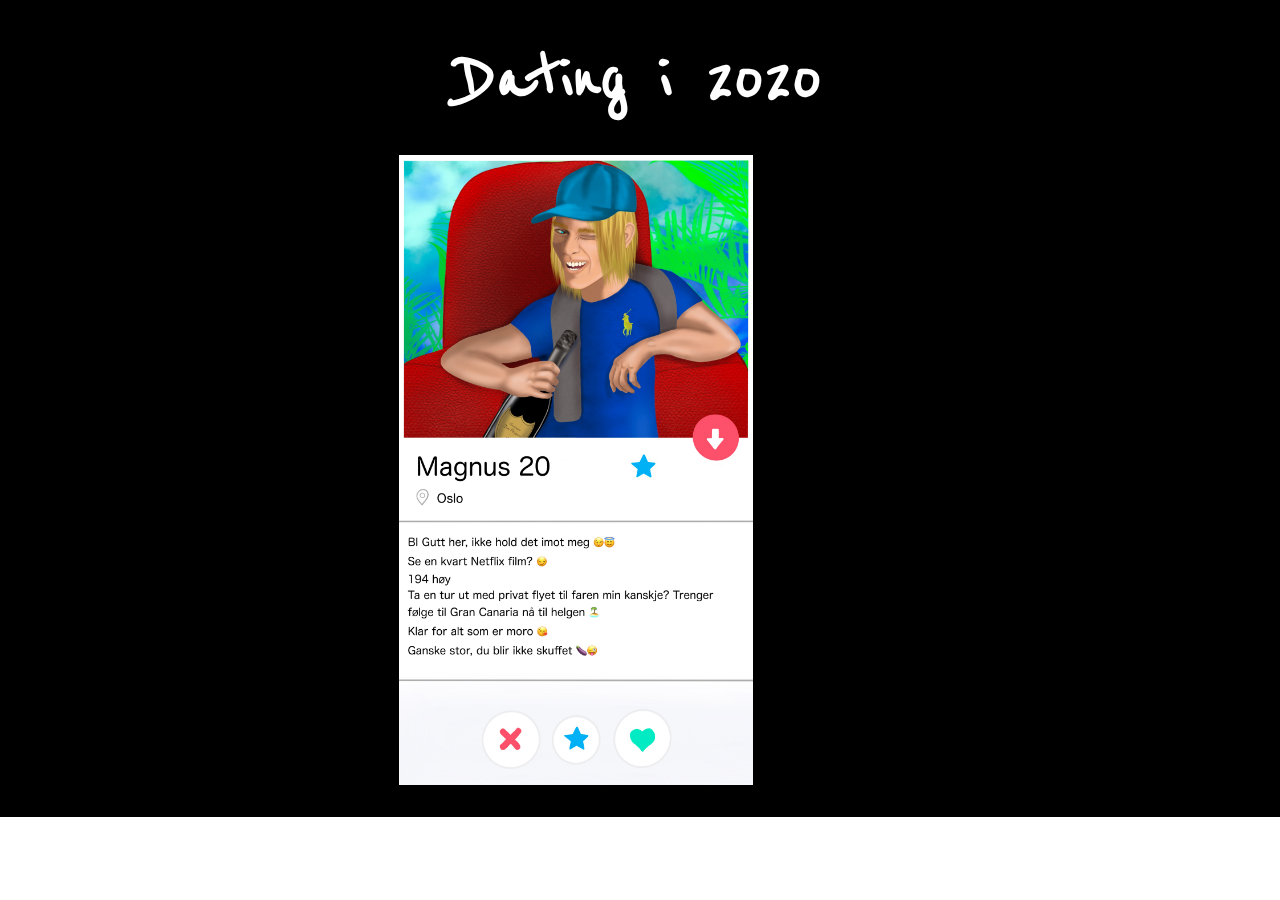
==== index.html @ 061e990e "Hmm" ====
<!DOCTYPE html>
<html lang="en">
<head>
    <meta charset="UTF-8">
    <meta name="viewport" content="width=device-width, initial-scale=1.0">
    <link rel="stylesheet" href="style.css">
    <link rel="stylesheet" href="date.css">
    <link href="https://fonts.googleapis.com/css?family=Reenie+Beanie&display=swap" rel="stylesheet">
    <title>Tinder</title>
</head>
<body>
    <main>
        <h1 class ='topText'></h1>

        <div class="close">
            <div></div>
            <div></div>
        </div>

        <div class="profiler">
                <img class="bilde bilde1" src="img/Gift/Tinderprofil_gift.PNG" alt="">
                <img class="bilde bilde2" src="img/Pappagutt/Pappagutttinderprofil.jpg" alt="">
                <img class="bilde bilde3" src="img/Paradise/Tinder.png" alt="">
                <img class="bilde bilde4" src="img/Gift/Tinderprofil_gift.PNG" alt="">
                <img class="bilde bilde5" src="img/Gift/Tinderprofil_gift.PNG" alt="">
        </div>

        <div class="bakgrunn bakgrunn1">
            <img class='door' src='img/Gift/Door.png' alt='door'>
            <img class='ring' src='img/Gift/Ring.png' alt='ring'>
            <img class='phone' src='img/Gift/Phone.png' alt='phone'>
            
            <div class="chat-container">
                <img class='chatbox' src='img/Gift/Chatbox.png' alt='chatbox'>
                <img class='yes' src='img/Gift/yes.png' alt='yes'>
                <img class='no' src='img/Gift/no.png' alt='no'>
            </div>
        </div>
        <div class="ending ending1"></div>

        <div class="bakgrunn bakgrunn3"></div>
        <div class="ending ending3"></div>

    </main>
    <script src="./script.js"></script>
</body>
</html>
---- style.css ----
*{
    margin: 0;
}
html, body {
margin: 0;
padding: 0;
box-sizing: border-box;
font-family: Arial, Helvetica, sans-serif;
}

main{
    height: 100%;
    width: 100vw;
    background-color: black;
}
h1{
    color: white;
    padding-top: 2rem;
    text-align: center;
    font-family: 'Reenie Beanie', cursive;
    font-size: 5rem;
}
.profiler{
    display: flex;
    flex-wrap: wrap;
    justify-content: center;
    align-items: center;
    /* max-width: 80vw; */
}

.bilde{
    height: 70vh;
    margin: 2rem;
}

.unclickable {
    opacity: 10%;
}

.select {
    display: none;
}
---- date.css ----
*{
    margin: 0;
}
html, body {
margin: 0;
padding: 0;
box-sizing: border-box;
font-family: Arial, Helvetica, sans-serif;
}
.close {
    position: absolute;
    right: 32px;
    top: 32px;
    width: 32px;
    height: 32px;
    opacity: 0.7;
    z-index: 1000;
    display: none;
  }
  .close:hover {
    opacity: 1;
  }
  .close:before, .close:after {
    position: absolute;
    left: 15px;
    content: ' ';
    height: 33px;
    width: 2px;
    background-color: black;
  }
  .close:before {
    transform: rotate(45deg);
  }
  .close:after {
    transform: rotate(-45deg);
  }
  
.bakgrunn{
    position: fixed;
    top: 0;
    left: 0;
    height: 100vh;
    width: 100vw;
    background-size: cover;
    background-repeat: no-repeat;
    background-position: center;
    display: none;
}
.bakgrunn1{
    background-image: url("img/Gift/Defaultimage.png");
}
.bakgrunn1.visible{
    display: block;
}

.door {
    position: absolute;
    right: 0;
    margin-right: 7rem;
    margin-top: 5.5rem;
    width: 12%;
    background: transparent;
}

.ring {
    position: absolute;
    left: 0;
    margin-top: 93.9vh;
    margin-left: 38.6vw;
}

.phone {
    position: absolute;
    bottom: 0;
    right: 0;
    /* margin-bottom: 0.3rem; */
    margin-right: 25rem;
    width: 9%;
}

.chat-container{
    position: relative;
    width: 260px;
    top: 25%;
    left: 15%;
    display: none;
}
.yes{
    position: absolute;
    left: 15%;
    bottom: 15%;
}
.no{
    position: absolute;
    right: 15%;
    bottom: 15%;
}
.ending{
    position: fixed;
    top: 0;
    left: 0;
    height: 100vh;
    width: 100vw;
    background-size: cover;
    background-repeat: no-repeat;
    background-position: center;
    display: none;
}
.ending1{
    background-image: url("img/Gift/Outcome_gift.jpg");
}

.bakgrunn3{
    background-image: url("img/Paradise/Kaffe.png");
}
.bakgrunn3.visible{
    display: block;
}
.ending3{
    background-image: url("img/Paradise/Utfall.png");
}
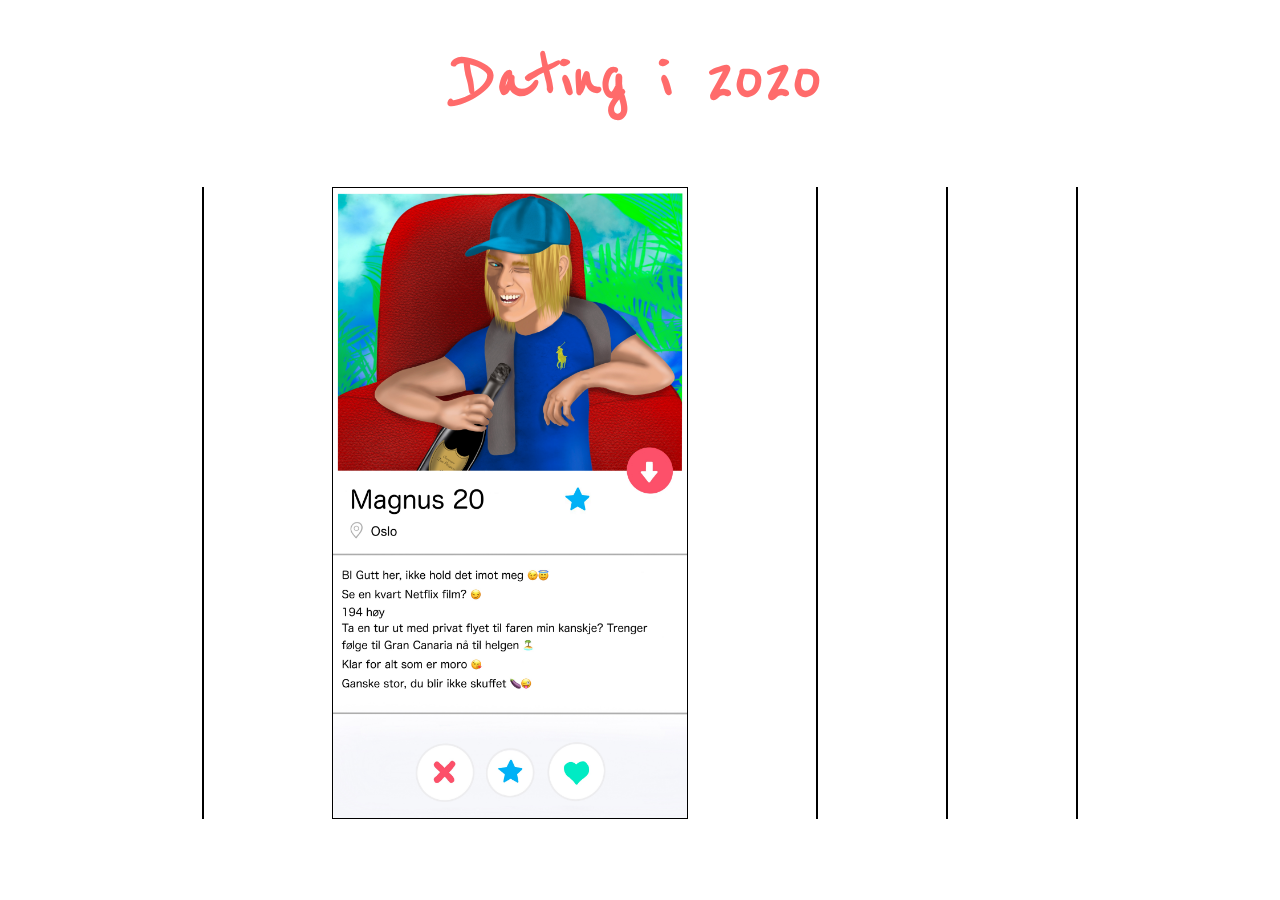
==== commit 0b79ef12: "fixed bugs" ====
--- a/index.html
+++ b/index.html
@@ -18,17 +18,20 @@
         </div>
 
         <div class="profiler">
-                <img class="bilde bilde1" src="img/Gift/Tinderprofil_gift.PNG" alt="">
+                <img class="bilde bilde1" src="img/Gift/Tinderprofil.PNG" alt="">
                 <img class="bilde bilde2" src="img/Pappagutt/Pappagutttinderprofil.jpg" alt="">
                 <img class="bilde bilde3" src="img/Paradise/Tinder.png" alt="">
-                <img class="bilde bilde4" src="img/Gift/Tinderprofil_gift.PNG" alt="">
-                <img class="bilde bilde5" src="img/Gift/Tinderprofil_gift.PNG" alt="">
+                <img class="bilde bilde4" src="img/Niceguy/Haavard_Tinderprofil.PNG" alt="">
+                <img class="bilde bilde5" src="img/Gift/Tinderprofil.PNG" alt="">
         </div>
 
         <div class="bakgrunn bakgrunn1">
             <img class='door' src='img/Gift/Door.png' alt='door'>
             <img class='ring' src='img/Gift/Ring.png' alt='ring'>
             <img class='phone' src='img/Gift/Phone.png' alt='phone'>
+            <img class='veggbilder' src='img/Gift/Bilder_Paa_Vegg.png' alt='bilder'>
+            <img class='ironmaiden' src='img/Gift/Iron_Maiden_Tskjorte.png' alt='ironmaiden'>
+            <img class='pocketphone' src='img/Gift/Mobil_Lomma.png' alt='pocketphone'>
             
             <div class="chat-container">
                 <img class='chatbox' src='img/Gift/Chatbox.png' alt='chatbox'>
--- a/style.css
+++ b/style.css
@@ -6,15 +6,17 @@
 padding: 0;
 box-sizing: border-box;
 font-family: Arial, Helvetica, sans-serif;
+overflow-x: hidden;
 }
 
 main{
     height: 100%;
     width: 100vw;
-    background-color: black;
+    background-color: white;
+
 }
 h1{
-    color: white;
+    color: #ff6b6b;
     padding-top: 2rem;
     text-align: center;
     font-family: 'Reenie Beanie', cursive;
@@ -25,16 +27,17 @@
     flex-wrap: wrap;
     justify-content: center;
     align-items: center;
-    /* max-width: 80vw; */
 }
 
 .bilde{
     height: 70vh;
-    margin: 2rem;
+    margin: 4rem;
+    border: 1px solid black;
 }
 
 .unclickable {
     opacity: 10%;
+    pointer-events: none;
 }
 
 .select {
--- a/date.css
+++ b/date.css
@@ -47,7 +47,7 @@
     display: none;
 }
 .bakgrunn1{
-    background-image: url("img/Gift/Defaultimage.png");
+    background-image: url("img/Gift/Date.png");
 }
 .bakgrunn1.visible{
     display: block;
@@ -60,6 +60,7 @@
     margin-top: 5.5rem;
     width: 12%;
     background: transparent;
+    transform: scale(1.1);
 }
 
 .ring {
@@ -107,7 +108,7 @@
     display: none;
 }
 .ending1{
-    background-image: url("img/Gift/Outcome_gift.jpg");
+    background-image: url("img/Gift/Outcome_gift.PNG");
 }
 
 .bakgrunn3{
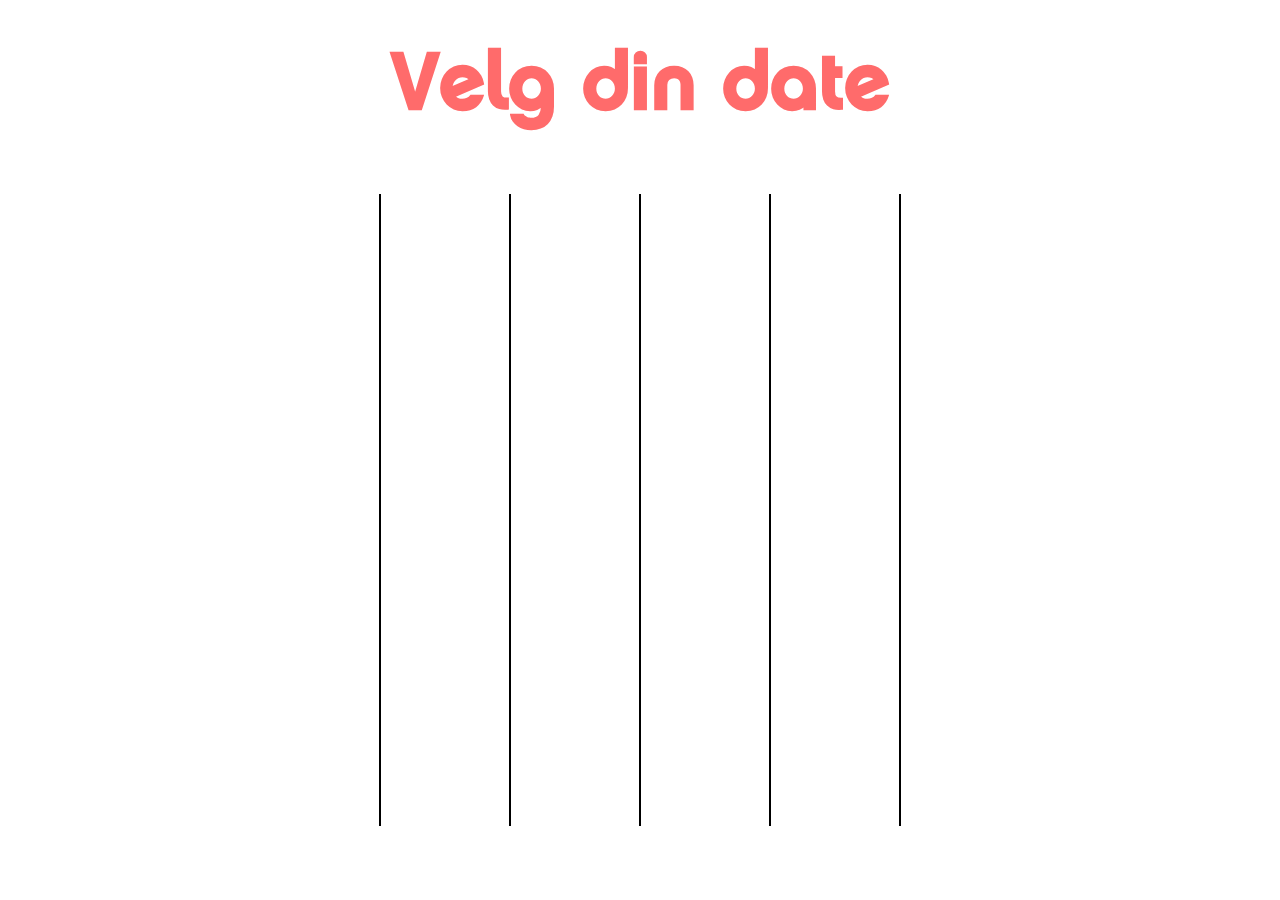
==== commit 4be5f385: "did lots of stuff" ====
--- a/index.html
+++ b/index.html
@@ -5,17 +5,13 @@
     <meta name="viewport" content="width=device-width, initial-scale=1.0">
     <link rel="stylesheet" href="style.css">
     <link rel="stylesheet" href="date.css">
-    <link href="https://fonts.googleapis.com/css?family=Reenie+Beanie&display=swap" rel="stylesheet">
     <title>Tinder</title>
 </head>
 <body>
     <main>
         <h1 class ='topText'></h1>
 
-        <div class="close">
-            <div></div>
-            <div></div>
-        </div>
+        <div class="close"></div>
 
         <div class="profiler">
                 <img class="bilde bilde1" src="img/Gift/Tinderprofil.PNG" alt="">
@@ -27,16 +23,23 @@
 
         <div class="bakgrunn bakgrunn1">
             <img class='door' src='img/Gift/Door.png' alt='door'>
-            <img class='ring' src='img/Gift/Ring.png' alt='ring'>
-            <img class='phone' src='img/Gift/Phone.png' alt='phone'>
-            <img class='veggbilder' src='img/Gift/Bilder_Paa_Vegg.png' alt='bilder'>
-            <img class='ironmaiden' src='img/Gift/Iron_Maiden_Tskjorte.png' alt='ironmaiden'>
-            <img class='pocketphone' src='img/Gift/Mobil_Lomma.png' alt='pocketphone'>
+            <img class='ting ring' src='img/Gift/Ring.png' alt='ring'>
+            <img class='ting phone' src='img/Gift/Phone.png' alt='phone'>
+            <img class='ting veggbilder' src='img/Gift/Bilder_Paa_Vegg.png' alt='bilder'>
+            <img class='ting ironmaiden' src='img/Gift/Iron_Maiden_Tskjorte.png' alt='ironmaiden'>
+            <img class='ting pocketphone' src='img/Gift/Mobil_Lomma.png' alt='pocketphone'>
             
             <div class="chat-container">
                 <img class='chatbox' src='img/Gift/Chatbox.png' alt='chatbox'>
                 <img class='yes' src='img/Gift/yes.png' alt='yes'>
                 <img class='no' src='img/Gift/no.png' alt='no'>
+            </div>
+            <div class="kommentar-container">
+                <img class='kommentar tanLine' src='img/Gift/Kommentarer/Kommentar_Tanline.png' alt='commenttanline'>
+                <img class='kommentar mobilBord' src='img/Gift/Kommentarer/Kommentar_MobilBord.png' alt='commentmobilbord'>
+                <img class='kommentar bilderVegg' src='img/Gift/Kommentarer/KommentarBilderVegg.png' alt='commentbildervegg'>
+                <img class='kommentar ironMaiden' src='img/Gift/Kommentarer/Kommentar_Iron_Maiden.png' alt='commentironmaiden'>
+                <img class='kommentar mobilLomme' src='img/Gift/Kommentarer/Kommentar_MobilLomma.png' alt='commentmobillomme'>
             </div>
         </div>
         <div class="ending ending1"></div>
@@ -44,6 +47,9 @@
         <div class="bakgrunn bakgrunn3"></div>
         <div class="ending ending3"></div>
 
+        <div class="bakgrunn bakgrunn5"></div>
+        <div class="ending ending5"></div>
+
     </main>
     <script src="./script.js"></script>
 </body>
--- a/style.css
+++ b/style.css
@@ -7,6 +7,11 @@
 box-sizing: border-box;
 font-family: Arial, Helvetica, sans-serif;
 overflow-x: hidden;
+}
+
+@font-face {
+    font-family: tinder;
+    src:url("ChaletNewYorkNineteenSeventy.ttf");
 }
 
 main{
@@ -19,7 +24,7 @@
     color: #ff6b6b;
     padding-top: 2rem;
     text-align: center;
-    font-family: 'Reenie Beanie', cursive;
+    font-family: 'tinder', cursive;
     font-size: 5rem;
 }
 .profiler{
--- a/date.css
+++ b/date.css
@@ -41,7 +41,7 @@
     left: 0;
     height: 100vh;
     width: 100vw;
-    background-size: cover;
+    background-size: 1920px, 1080px;
     background-repeat: no-repeat;
     background-position: center;
     display: none;
@@ -52,56 +52,99 @@
 .bakgrunn1.visible{
     display: block;
 }
+.bakgrunn3{
+    background-image: url("img/Paradise/Kaffe.png");
+}
+.bakgrunn3.visible{
+    display: block;
+}
+.bakgrunn5{
+    background-image: url("img/Gimp/Dategimp.png");
+    background-size: contain;
+}
+.bakgrunn5.visible{
+    display: block;
+}
 
 .door {
     position: absolute;
-    right: 0;
-    margin-right: 7rem;
-    margin-top: 5.5rem;
-    width: 12%;
+    right: 9.4rem;
+    top: 4.5rem;
+    width: 250px;
     background: transparent;
-    transform: scale(1.1);
 }
 
 .ring {
     position: absolute;
-    left: 0;
-    margin-top: 93.9vh;
-    margin-left: 38.6vw;
+    top: 94.2vh;
+    right: 62.2%;
+    width: 15px;
 }
 
 .phone {
     position: absolute;
     bottom: 0;
     right: 0;
-    /* margin-bottom: 0.3rem; */
     margin-right: 25rem;
     width: 9%;
 }
+.veggbilder{
+    position: absolute;
+    top: 3%;
+    left: 2%;
+    width: 500px;
+}
+.ironmaiden{
+    position: absolute;
+    top: 63%;
+    left: 41.2%;
+    width: 290px;
+}
+.pocketphone{
+    position: absolute;
+    top: 67.5%;
+    left: 53.5%;
+    width: 100px;
+}
 
 .chat-container{
-    position: relative;
+    position: absolute;
     width: 260px;
-    top: 25%;
-    left: 15%;
+    top: 20%;
+    left: 400px;
     display: none;
 }
+
+.kommentar {
+    position: absolute;
+    left: 0;
+    right: 0;
+    top: 20%;
+    left: 400px;
+    display: none;
+}
+.kommentar:active{
+    display: block
+}
+
 .yes{
     position: absolute;
     left: 15%;
     bottom: 15%;
 }
+
 .no{
     position: absolute;
-    right: 15%;
+    right: 0%;
     bottom: 15%;
 }
+
 .ending{
     position: fixed;
     top: 0;
     left: 0;
+    width: 100vw;
     height: 100vh;
-    width: 100vw;
     background-size: cover;
     background-repeat: no-repeat;
     background-position: center;
@@ -111,12 +154,10 @@
     background-image: url("img/Gift/Outcome_gift.PNG");
 }
 
-.bakgrunn3{
-    background-image: url("img/Paradise/Kaffe.png");
-}
-.bakgrunn3.visible{
-    display: block;
-}
 .ending3{
     background-image: url("img/Paradise/Utfall.png");
+}
+.ending5{
+    background-image: url("img/Gimp/Fishgimp.png");
+    background-size: contain;
 }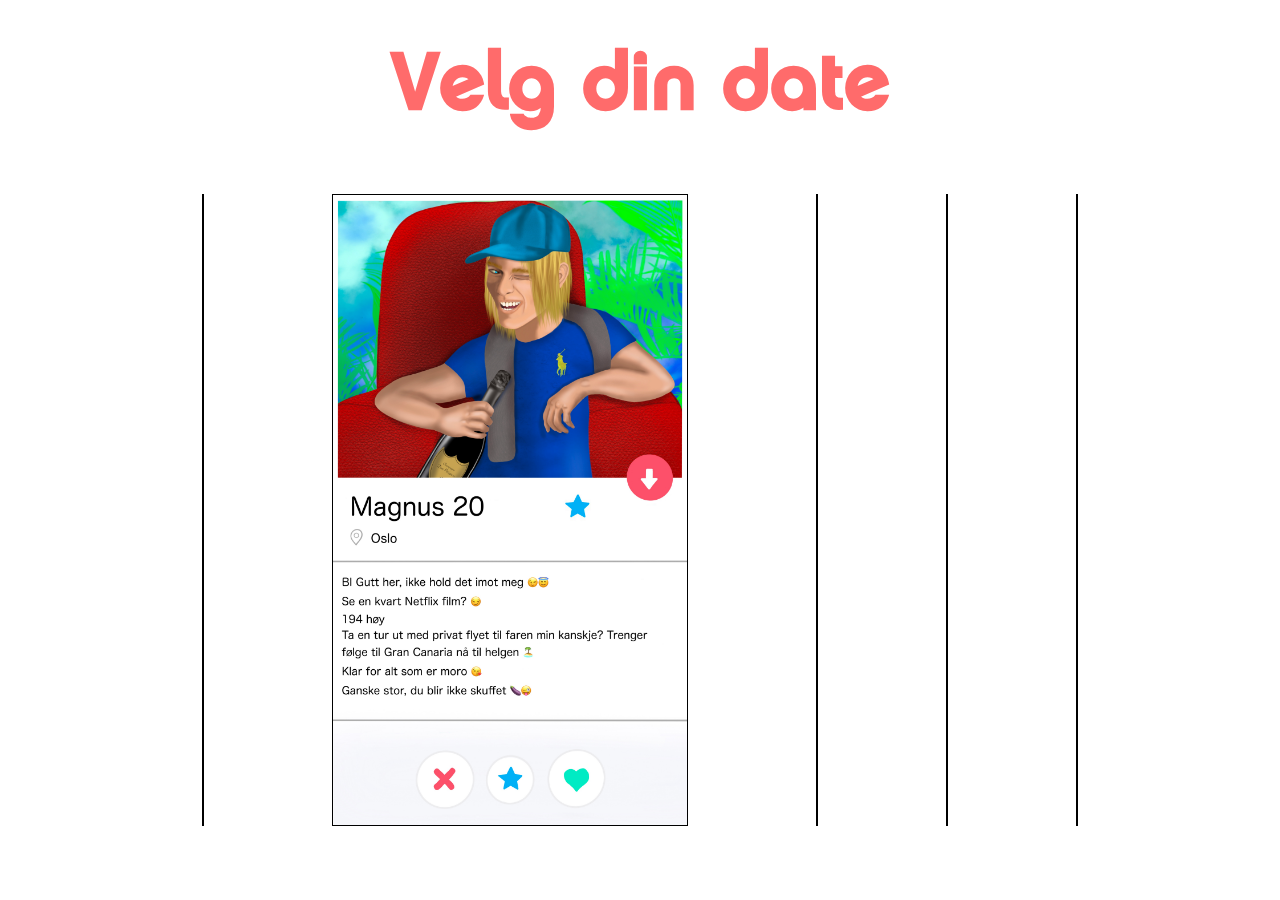
==== commit 3ed529ac: "AddedPappagutt" ====
--- a/index.html
+++ b/index.html
@@ -44,6 +44,9 @@
         </div>
         <div class="ending ending1"></div>
 
+        <div class="bakgrunn bakgrunn2"></div>
+        <div class="ending ending2"></div>
+
         <div class="bakgrunn bakgrunn3"></div>
         <div class="ending ending3"></div>
 
--- a/date.css
+++ b/date.css
@@ -50,6 +50,12 @@
     background-image: url("img/Gift/Date.png");
 }
 .bakgrunn1.visible{
+    display: block;
+}
+.bakgrunn2{
+    background-image: url("img/Pappagutt/Date.jpg");
+}
+.bakgrunn2.visible{
     display: block;
 }
 .bakgrunn3{
@@ -153,11 +159,13 @@
 .ending1{
     background-image: url("img/Gift/Outcome_gift.PNG");
 }
+.ending2{
+    background-image: url("img/Pappagutt/Avsluttnings_Bilde.jpg");
+}
 
 .ending3{
     background-image: url("img/Paradise/Utfall.png");
 }
 .ending5{
     background-image: url("img/Gimp/Fishgimp.png");
-    background-size: contain;
 }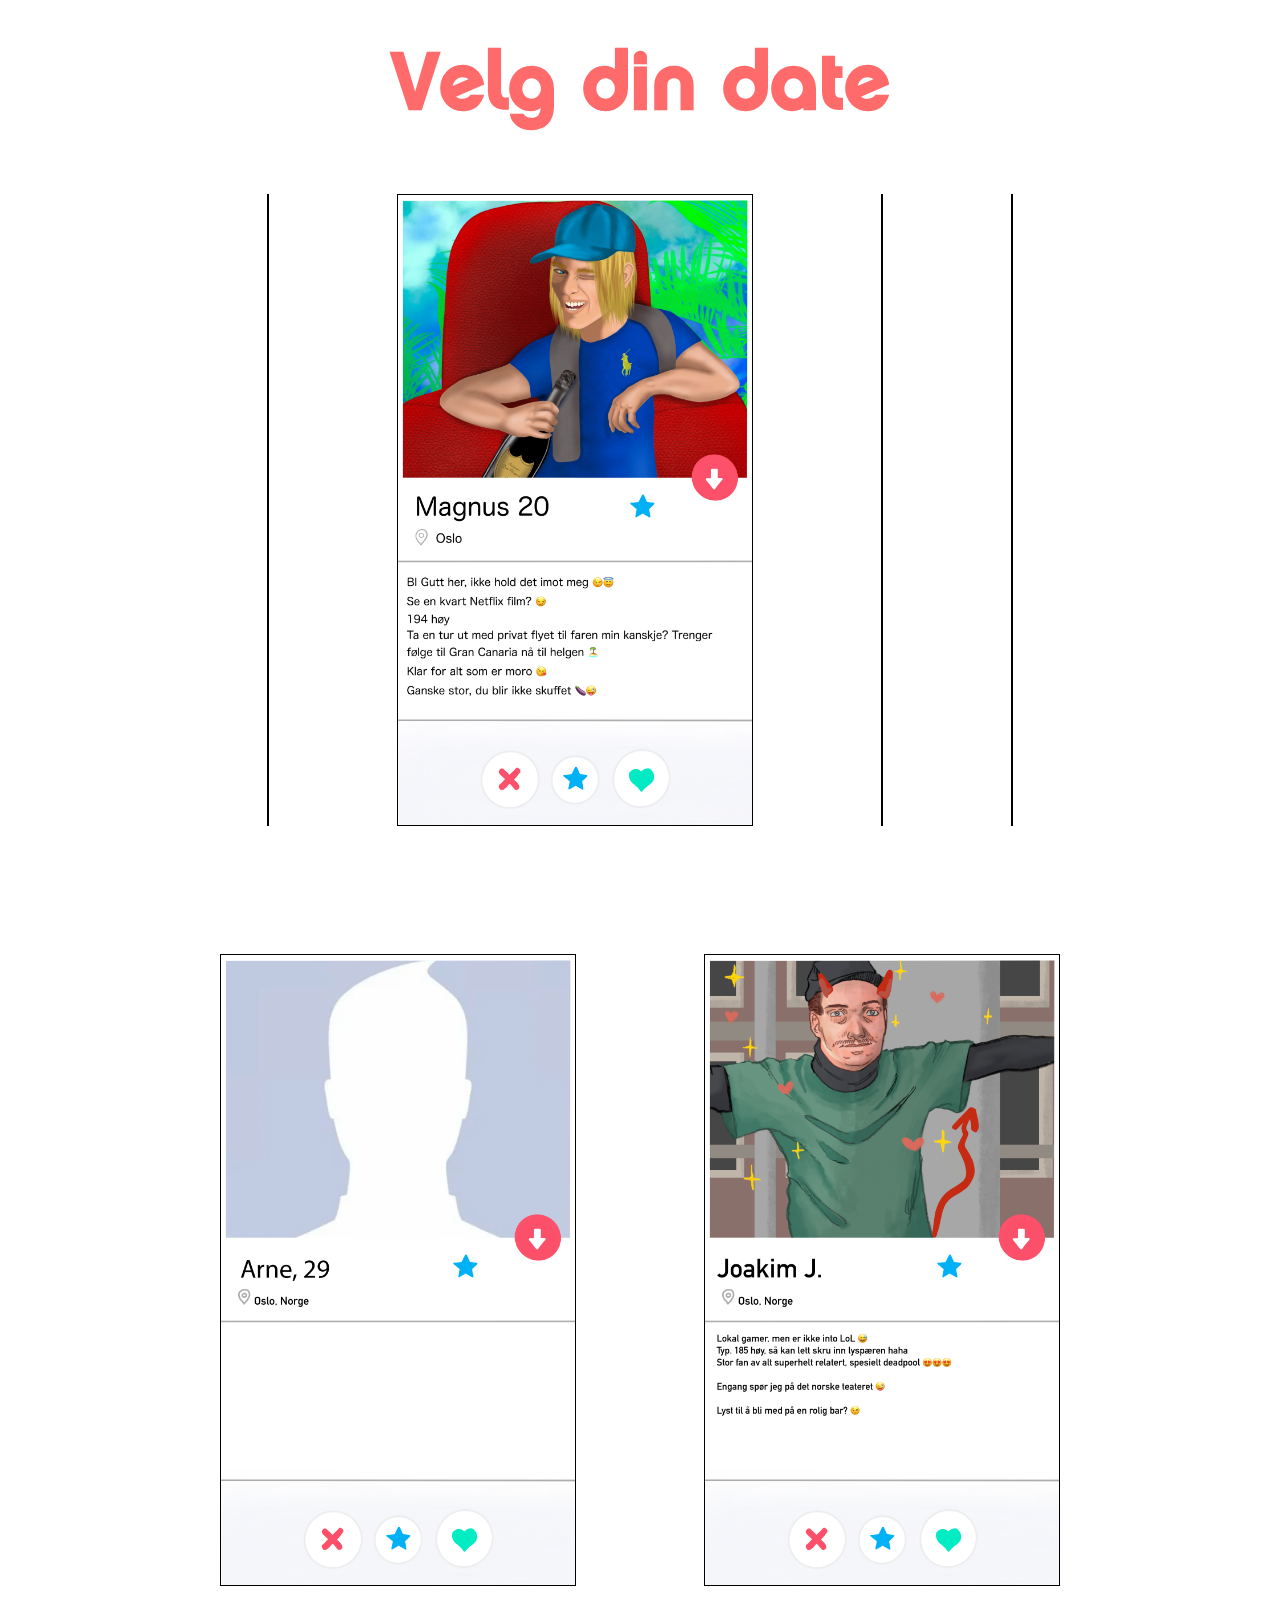
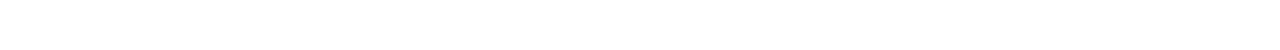
==== commit 4ed1e0a8: "maybe done" ====
--- a/index.html
+++ b/index.html
@@ -18,7 +18,8 @@
                 <img class="bilde bilde2" src="img/Pappagutt/Pappagutttinderprofil.jpg" alt="">
                 <img class="bilde bilde3" src="img/Paradise/Tinder.png" alt="">
                 <img class="bilde bilde4" src="img/Niceguy/Haavard_Tinderprofil.PNG" alt="">
-                <img class="bilde bilde5" src="img/Gift/Tinderprofil.PNG" alt="">
+                <img class="bilde bilde5" src="img/Gimp/profil.png" alt="">
+                <img class="bilde bilde6" src="img/Profil6/Tinder_ramme6.png" alt="">
         </div>
 
         <div class="bakgrunn bakgrunn1">
@@ -50,8 +51,35 @@
         <div class="bakgrunn bakgrunn3"></div>
         <div class="ending ending3"></div>
 
+        <div class="bakgrunn bakgrunn4">
+            <div class='mcDoor'></div> 
+            <img class='ting blomster' src="img/niceguy/ting/Blomster.png" alt="blomster">
+            <img class='ting gamer' src="img/niceguy/ting/Gamer.png" alt="gamer">
+            <img class='ting hatt' src="img/niceguy/ting/Hatt.png" alt="hatt">
+            <img class='ting mat' src="img/niceguy/ting/Mat.png" alt="mat">
+            <img class='ting pony' src="img/niceguy/ting/Pony.png" alt="pony">
+
+            <div class="chat-container4">
+                <img class='chatbox4' src='img/Niceguy/Ting/Leave.png' alt='chatbox'>
+                <img class='yes4' src='img/Niceguy/Ting/Ja.png' alt='yes'>
+                <img class='no4' src='img/Niceguy/Ting/Nei.png' alt='no'>
+            </div>
+
+            <div class="kommentar-container">
+                <img class='kommentar roseComment' src='img/Niceguy/Ting/RoseComment.png' alt='1'>
+                <img class='kommentar gamerComment' src='img/Niceguy/Ting/GamerComment.png' alt='2'>
+                <img class='kommentar hattComment' src='img/Niceguy/Ting/HattComment.png' alt='3'>
+                <img class='kommentar matComment' src='img/Niceguy/Ting/FoodComment.png' alt='4'>
+                <img class='kommentar ponyComment' src='img/Niceguy/Ting/PonyComment.png' alt='5'>
+            </div>
+        </div>
+
+        <div class="ending ending4"></div>
+
         <div class="bakgrunn bakgrunn5"></div>
         <div class="ending ending5"></div>
+
+        <div class='bakgrunn bakgrunn6'></div>
 
     </main>
     <script src="./script.js"></script>
--- a/date.css
+++ b/date.css
@@ -58,17 +58,36 @@
 .bakgrunn2.visible{
     display: block;
 }
+
 .bakgrunn3{
     background-image: url("img/Paradise/Kaffe.png");
 }
 .bakgrunn3.visible{
     display: block;
 }
+
+.bakgrunn4{
+    background-image: url("img/Niceguy/HaavardDate.png");
+    background-size: contain;
+}
+
+.bakgrunn4.visible{
+    display: block;
+}
+
 .bakgrunn5{
-    background-image: url("img/Gimp/Dategimp.png");
+    background-image: url("img/Gimp/GimpDate.png");
     background-size: contain;
 }
 .bakgrunn5.visible{
+    display: block;
+}
+
+.bakgrunn6{
+    background-image: url("img/Profil6/bakgrunn6.png");
+    background-size: contain;
+}
+.bakgrunn6.visible{
     display: block;
 }
 
@@ -121,6 +140,18 @@
     display: none;
 }
 
+.yes{
+    position: absolute;
+    left: 15%;
+    bottom: 15%;
+}
+
+.no{
+    position: absolute;
+    right: 0%;
+    bottom: 15%;
+}
+
 .kommentar {
     position: absolute;
     left: 0;
@@ -133,25 +164,102 @@
     display: block
 }
 
-.yes{
-    position: absolute;
+
+
+/* Date 4 */
+.blomster {
+    position: absolute;
+    top: 43%;
+    left: 20%;
+    transform: scale(0.8)
+}
+.gamer {
+    position: absolute;
+    top: 55%;
+    left: 46%;
+}
+.hatt {
+    position: absolute;
+    top: 6%;
+    left:43%;
+}
+.mat {
+    position: absolute;
+    bottom: 10%;
+    left: 40%;
+}
+.pony {
+    position: absolute;
+    top: 46%;
+    left: 57%;
+}
+
+.mcDoor {
+    width: 250px;
+    height: 600px;
+    background: transparent;
+    position: absolute;
+    top: 8%;
+    left: 69%;
+    background-color: transparent;
+}
+
+.roseComment {
+    position: absolute;
+    top: 15%;
+    left: 57%;
+}
+
+.gamerComment {
+    position: absolute;
+    top: 8%;
+    left: 19%;
+}
+
+.hattComment {
+    position: absolute;
+    left: 58%;
+    top: 10%;
+}
+
+.matComment {
+    position: absolute;
+    top: 9%;
+    left: 19%;
+}
+
+.ponyComment {
+    position: absolute;
+    top: 10%;
+    left: 58%;
+}
+
+.chat-container4 {
+    position: absolute;
+    top: 15%;
+    left: 58%;
+    display: none;
+}   
+
+.yes4{
+    position: absolute;
+    top: 100%;
     left: 15%;
-    bottom: 15%;
-}
-
-.no{
-    position: absolute;
-    right: 0%;
-    bottom: 15%;
+}
+
+.no4 {
+    position: absolute;
+    top: 100%;
+    left: 60%;
 }
 
 .ending{
     position: fixed;
     top: 0;
     left: 0;
+    height: 100vh;
     width: 100vw;
-    height: 100vh;
-    background-size: cover;
+    background-size: contain;
     background-repeat: no-repeat;
     background-position: center;
     display: none;
@@ -166,6 +274,9 @@
 .ending3{
     background-image: url("img/Paradise/Utfall.png");
 }
+.ending4{
+    background-image: url("img/Niceguy/HaavardEnding.png");
+}
 .ending5{
-    background-image: url("img/Gimp/Fishgimp.png");
+    background-image: url("img/Gimp/GimpAvslutning.png");
 }